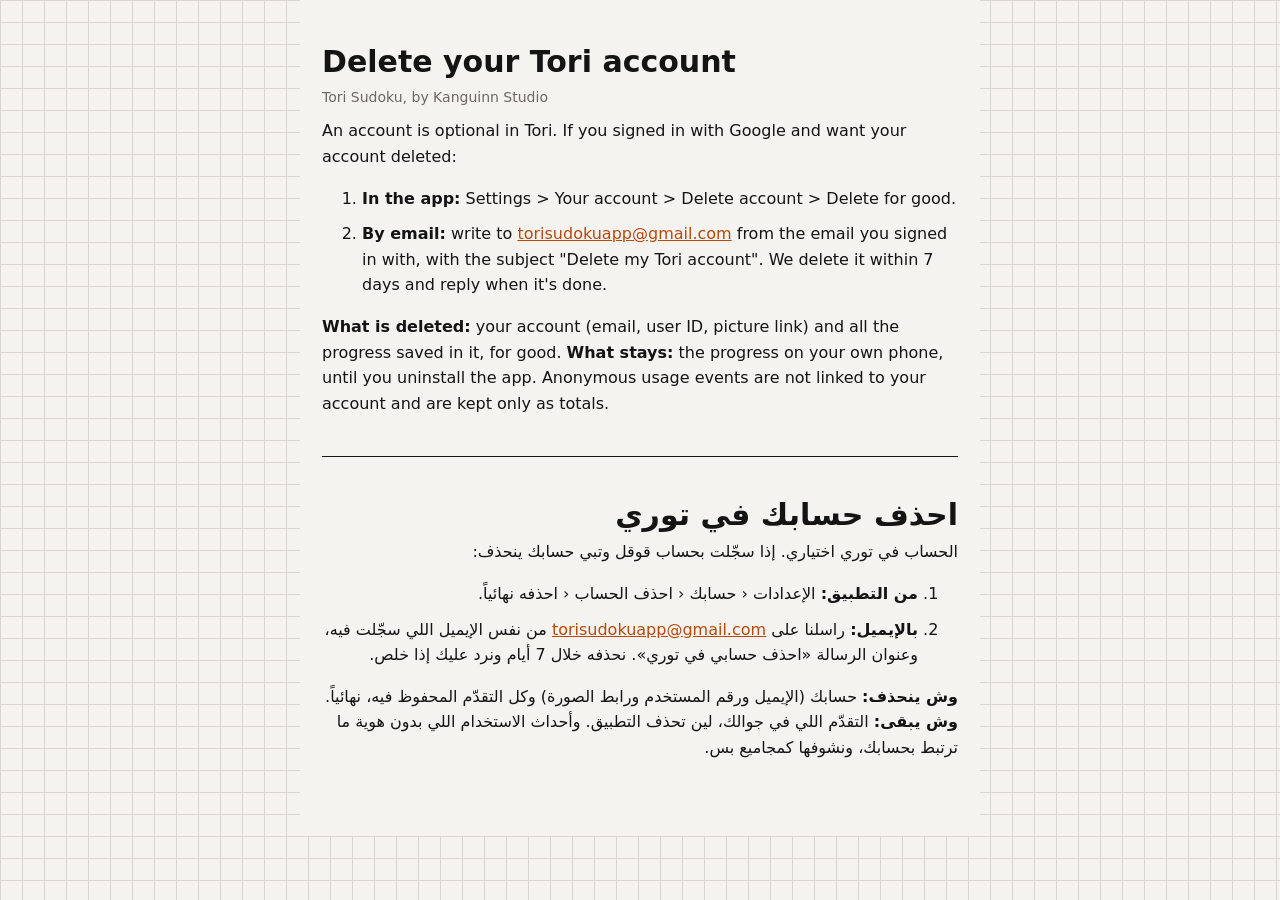
==== delete-account/index.html @ d1361640 "Privacy: optional Google account; account deletion page Co-Authored-By: Claude Opus 5.5 <noreply@ant" ====
<!doctype html><html lang="en"><head><meta charset="utf-8"><meta name="viewport" content="width=device-width,initial-scale=1">
<title>Delete your account · Tori Sudoku</title><link rel="stylesheet" href="../style.css"></head><body>
<main>
<h1>Delete your Tori account</h1>
<p class="mute">Tori Sudoku, by Kanguinn Studio</p>
<p>An account is optional in Tori. If you signed in with Google and want your account deleted:</p>
<ol>
<li><b>In the app:</b> Settings &gt; Your account &gt; Delete account &gt; Delete for good.</li>
<li><b>By email:</b> write to <a href="mailto:torisudokuapp@gmail.com?subject=Delete%20my%20Tori%20account">torisudokuapp@gmail.com</a> from the email you signed in with, with the subject "Delete my Tori account". We delete it within 7 days and reply when it's done.</li>
</ol>
<p><b>What is deleted:</b> your account (email, user ID, picture link) and all the progress saved in it, for good. <b>What stays:</b> the progress on your own phone, until you uninstall the app. Anonymous usage events are not linked to your account and are kept only as totals.</p>
<hr>
<div dir="rtl" lang="ar" id="ar">
<h1>احذف حسابك في توري</h1>
<p>الحساب في توري اختياري. إذا سجّلت بحساب قوقل وتبي حسابك ينحذف:</p>
<ol>
<li><b>من التطبيق:</b> الإعدادات ‹ حسابك ‹ احذف الحساب ‹ احذفه نهائياً.</li>
<li><b>بالإيميل:</b> راسلنا على <a href="mailto:torisudokuapp@gmail.com?subject=Delete%20my%20Tori%20account">torisudokuapp@gmail.com</a> من نفس الإيميل اللي سجّلت فيه، وعنوان الرسالة «احذف حسابي في توري». نحذفه خلال 7 أيام ونرد عليك إذا خلص.</li>
</ol>
<p><b>وش ينحذف:</b> حسابك (الإيميل ورقم المستخدم ورابط الصورة) وكل التقدّم المحفوظ فيه، نهائياً. <b>وش يبقى:</b> التقدّم اللي في جوالك، لين تحذف التطبيق. وأحداث الاستخدام اللي بدون هوية ما ترتبط بحسابك، ونشوفها كمجاميع بس.</p>
</div>
</main>
</body>
</html>
---- style.css ----
:root{--bg:#F4F3EF;--ink:#141414;--mute:#6B6862;--line:#D9D6CF;--acc:#B84A0C}
@media (prefers-color-scheme:dark){:root{--bg:#201F1D;--ink:#F1EFEA;--mute:#A8A59E;--line:#4A4844;--acc:#FF7A33}}
*{box-sizing:border-box}
body{margin:0;background:var(--bg);color:var(--ink);font:16px/1.6 system-ui,-apple-system,"Segoe UI",Roboto,"Noto Sans Arabic",sans-serif;
background-image:linear-gradient(var(--line) 1px,transparent 1px),linear-gradient(90deg,var(--line) 1px,transparent 1px);background-size:22px 22px;background-attachment:fixed}
main{max-width:680px;margin:0 auto;padding:44px 22px 66px;background:var(--bg)}
h1{font-size:30px;line-height:1.2;margin:0 0 6px}
h2{font-size:18px;margin:30px 0 6px}
p,li{margin:0 0 10px}
.mute{color:var(--mute);font-size:14px}
a{color:var(--acc)}
hr{border:0;border-top:1.5px solid var(--ink);margin:40px 0}
.lang{font-size:14px}
[dir=rtl]{text-align:right}
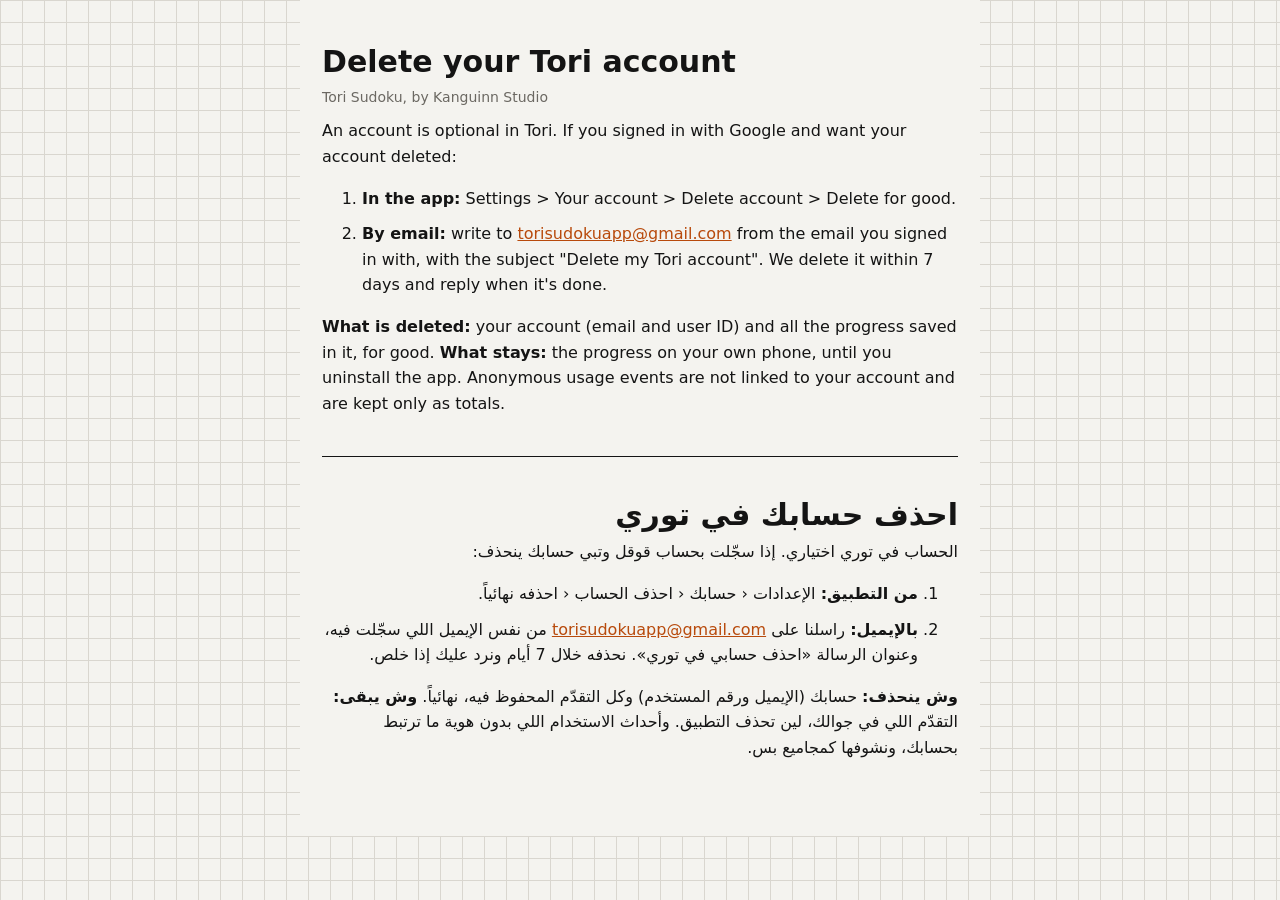
==== commit b6cb85cf: "No profile picture Co-Authored-By: Claude Opus 5.5 <noreply@anthropic.com> Claude-Session: https://c" ====
--- a/delete-account/index.html
+++ b/delete-account/index.html
@@ -8,7 +8,7 @@
 <li><b>In the app:</b> Settings &gt; Your account &gt; Delete account &gt; Delete for good.</li>
 <li><b>By email:</b> write to <a href="mailto:torisudokuapp@gmail.com?subject=Delete%20my%20Tori%20account">torisudokuapp@gmail.com</a> from the email you signed in with, with the subject "Delete my Tori account". We delete it within 7 days and reply when it's done.</li>
 </ol>
-<p><b>What is deleted:</b> your account (email, user ID, picture link) and all the progress saved in it, for good. <b>What stays:</b> the progress on your own phone, until you uninstall the app. Anonymous usage events are not linked to your account and are kept only as totals.</p>
+<p><b>What is deleted:</b> your account (email and user ID) and all the progress saved in it, for good. <b>What stays:</b> the progress on your own phone, until you uninstall the app. Anonymous usage events are not linked to your account and are kept only as totals.</p>
 <hr>
 <div dir="rtl" lang="ar" id="ar">
 <h1>احذف حسابك في توري</h1>
@@ -17,7 +17,7 @@
 <li><b>من التطبيق:</b> الإعدادات ‹ حسابك ‹ احذف الحساب ‹ احذفه نهائياً.</li>
 <li><b>بالإيميل:</b> راسلنا على <a href="mailto:torisudokuapp@gmail.com?subject=Delete%20my%20Tori%20account">torisudokuapp@gmail.com</a> من نفس الإيميل اللي سجّلت فيه، وعنوان الرسالة «احذف حسابي في توري». نحذفه خلال 7 أيام ونرد عليك إذا خلص.</li>
 </ol>
-<p><b>وش ينحذف:</b> حسابك (الإيميل ورقم المستخدم ورابط الصورة) وكل التقدّم المحفوظ فيه، نهائياً. <b>وش يبقى:</b> التقدّم اللي في جوالك، لين تحذف التطبيق. وأحداث الاستخدام اللي بدون هوية ما ترتبط بحسابك، ونشوفها كمجاميع بس.</p>
+<p><b>وش ينحذف:</b> حسابك (الإيميل ورقم المستخدم) وكل التقدّم المحفوظ فيه، نهائياً. <b>وش يبقى:</b> التقدّم اللي في جوالك، لين تحذف التطبيق. وأحداث الاستخدام اللي بدون هوية ما ترتبط بحسابك، ونشوفها كمجاميع بس.</p>
 </div>
 </main>
 </body>
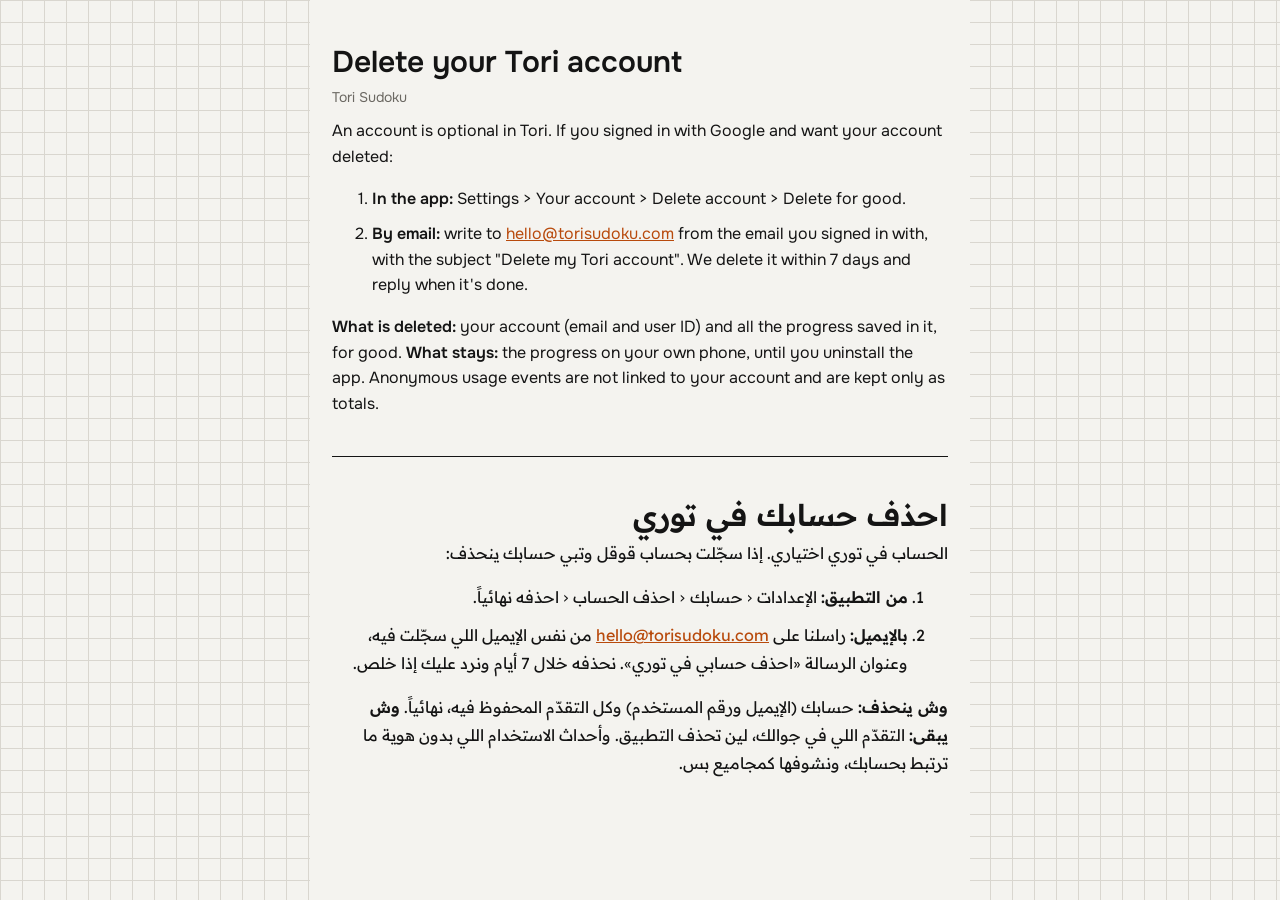
==== commit 672d129d: "Light only; Tori as the name (no studio); hello@torisudoku.com everywhere" ====
--- a/delete-account/index.html
+++ b/delete-account/index.html
@@ -2,11 +2,11 @@
 <title>Delete your account · Tori Sudoku</title><link rel="stylesheet" href="../style.css"></head><body>
 <main>
 <h1>Delete your Tori account</h1>
-<p class="mute">Tori Sudoku, by Kanguinn Studio</p>
+<p class="mute">Tori Sudoku</p>
 <p>An account is optional in Tori. If you signed in with Google and want your account deleted:</p>
 <ol>
 <li><b>In the app:</b> Settings &gt; Your account &gt; Delete account &gt; Delete for good.</li>
-<li><b>By email:</b> write to <a href="mailto:torisudokuapp@gmail.com?subject=Delete%20my%20Tori%20account">torisudokuapp@gmail.com</a> from the email you signed in with, with the subject "Delete my Tori account". We delete it within 7 days and reply when it's done.</li>
+<li><b>By email:</b> write to <a href="mailto:hello@torisudoku.com?subject=Delete%20my%20Tori%20account">hello@torisudoku.com</a> from the email you signed in with, with the subject "Delete my Tori account". We delete it within 7 days and reply when it's done.</li>
 </ol>
 <p><b>What is deleted:</b> your account (email and user ID) and all the progress saved in it, for good. <b>What stays:</b> the progress on your own phone, until you uninstall the app. Anonymous usage events are not linked to your account and are kept only as totals.</p>
 <hr>
@@ -15,7 +15,7 @@
 <p>الحساب في توري اختياري. إذا سجّلت بحساب قوقل وتبي حسابك ينحذف:</p>
 <ol>
 <li><b>من التطبيق:</b> الإعدادات ‹ حسابك ‹ احذف الحساب ‹ احذفه نهائياً.</li>
-<li><b>بالإيميل:</b> راسلنا على <a href="mailto:torisudokuapp@gmail.com?subject=Delete%20my%20Tori%20account">torisudokuapp@gmail.com</a> من نفس الإيميل اللي سجّلت فيه، وعنوان الرسالة «احذف حسابي في توري». نحذفه خلال 7 أيام ونرد عليك إذا خلص.</li>
+<li><b>بالإيميل:</b> راسلنا على <a href="mailto:hello@torisudoku.com?subject=Delete%20my%20Tori%20account">hello@torisudoku.com</a> من نفس الإيميل اللي سجّلت فيه، وعنوان الرسالة «احذف حسابي في توري». نحذفه خلال 7 أيام ونرد عليك إذا خلص.</li>
 </ol>
 <p><b>وش ينحذف:</b> حسابك (الإيميل ورقم المستخدم) وكل التقدّم المحفوظ فيه، نهائياً. <b>وش يبقى:</b> التقدّم اللي في جوالك، لين تحذف التطبيق. وأحداث الاستخدام اللي بدون هوية ما ترتبط بحسابك، ونشوفها كمجاميع بس.</p>
 </div>
--- a/style.css
+++ b/style.css
@@ -1,14 +1,34 @@
-:root{--bg:#F4F3EF;--ink:#141414;--mute:#6B6862;--line:#D9D6CF;--acc:#B84A0C}
-@media (prefers-color-scheme:dark){:root{--bg:#201F1D;--ink:#F1EFEA;--mute:#A8A59E;--line:#4A4844;--acc:#FF7A33}}
+@font-face{font-family:Onest;src:url(/fonts/onest-400.woff2) format("woff2");font-weight:400;font-display:swap}
+@font-face{font-family:Onest;src:url(/fonts/onest-600.woff2) format("woff2");font-weight:600;font-display:swap}
+@font-face{font-family:"Readex Pro";src:url(/fonts/readex-400.woff2) format("woff2");font-weight:400;font-display:swap}
+@font-face{font-family:"Readex Pro";src:url(/fonts/readex-600.woff2) format("woff2");font-weight:600;font-display:swap}
+:root{--bg:#F4F3EF;--ink:#141414;--mute:#6B6862;--line:#D9D6CF;--acc:#B84A0C;--fill:#F26A1B}
 *{box-sizing:border-box}
-body{margin:0;background:var(--bg);color:var(--ink);font:16px/1.6 system-ui,-apple-system,"Segoe UI",Roboto,"Noto Sans Arabic",sans-serif;
+html{-webkit-text-size-adjust:100%}
+body{margin:0;background:var(--bg);color:var(--ink);font:16px/1.6 Onest,"Readex Pro",system-ui,sans-serif;
 background-image:linear-gradient(var(--line) 1px,transparent 1px),linear-gradient(90deg,var(--line) 1px,transparent 1px);background-size:22px 22px;background-attachment:fixed}
-main{max-width:680px;margin:0 auto;padding:44px 22px 66px;background:var(--bg)}
-h1{font-size:30px;line-height:1.2;margin:0 0 6px}
-h2{font-size:18px;margin:30px 0 6px}
+[lang=ar],[dir=rtl]{font-family:"Readex Pro",Onest,system-ui,sans-serif;line-height:1.75}
+main{max-width:660px;margin:0 auto;padding:44px 22px 66px;background:var(--bg);min-height:100vh}
+h1{font-size:30px;line-height:1.2;margin:0 0 6px;font-weight:600}
+h2{font-size:18px;margin:30px 0 6px;font-weight:600}
 p,li{margin:0 0 10px}
 .mute{color:var(--mute);font-size:14px}
 a{color:var(--acc)}
 hr{border:0;border-top:1.5px solid var(--ink);margin:40px 0}
 .lang{font-size:14px}
 [dir=rtl]{text-align:right}
+/* home */
+.brand{display:flex;align-items:center;gap:10px;font-weight:600;font-size:18px;text-decoration:none;color:var(--ink)}
+.brand img{width:44px;height:44px;background:#F4F3EF}
+.hero{display:grid;grid-template-columns:1fr 132px;gap:22px;align-items:end;margin:44px 0 22px}
+.hero h1{font-size:40px;line-height:1.15}
+.hero img{width:132px;height:auto}
+.lead{font-size:18px;margin:0 0 22px}
+.btn{display:inline-block;background:var(--fill);color:#fff;text-decoration:none;font-weight:600;padding:11px 22px;border:1.5px solid var(--ink)}
+.btn:hover{filter:brightness(1.05)}
+.facts{list-style:none;padding:0;margin:33px 0 0;border-top:1.5px solid var(--ink)}
+.facts li{padding:11px 0;margin:0;border-bottom:1px solid var(--line)}
+.facts b{font-weight:600}
+footer{margin-top:44px;font-size:14px;color:var(--mute)}
+footer a{color:var(--mute)}
+@media (max-width:480px){.hero{grid-template-columns:1fr 88px}.hero h1{font-size:32px}.hero img{width:88px}}
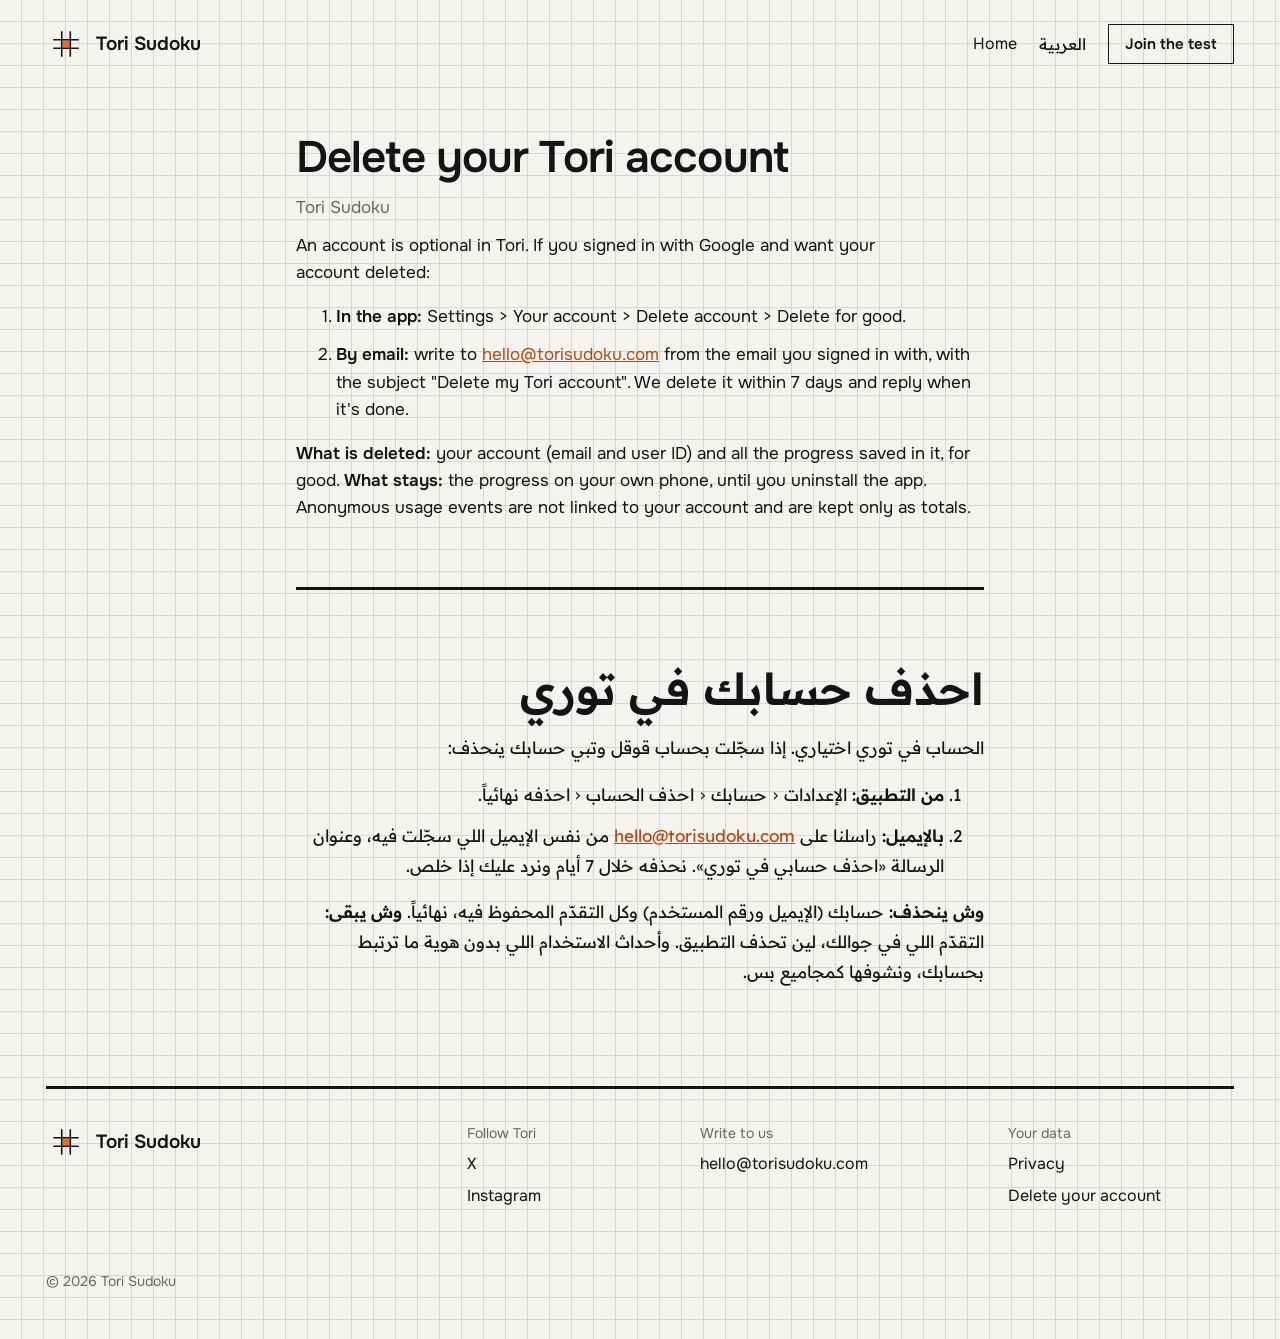
==== commit 20dfbe42: "Site redesign: full-width website, EN/AR toggle, live hint demo, product shot Nav, big Tori Sudoku h" ====
--- a/delete-account/index.html
+++ b/delete-account/index.html
@@ -1,6 +1,14 @@
 <!doctype html><html lang="en"><head><meta charset="utf-8"><meta name="viewport" content="width=device-width,initial-scale=1">
-<title>Delete your account · Tori Sudoku</title><link rel="stylesheet" href="../style.css"></head><body>
-<main>
+<title>Delete your account · Tori Sudoku</title><meta name="theme-color" content="#F4F3EF"><meta name="color-scheme" content="light"><link rel="icon" href="/img/mark.svg" type="image/svg+xml"><link rel="stylesheet" href="/style.css?v=3"></head><body>
+<header class="wrap nav">
+  <a class="brand" href="/"><img src="/img/mark.svg" alt="" width="40" height="40"><span>Tori Sudoku</span></a>
+  <nav class="navlinks" aria-label="Main">
+    <a class="navlink hide-s" href="/">Home</a>
+    <a class="langbtn navlink" href="#ar" lang="ar">العربية</a>
+    <a class="btn btn-line" href="https://tori-sudoku.pages.dev">Join the test</a>
+  </nav>
+</header>
+<main class="wrap doc">
 <h1>Delete your Tori account</h1>
 <p class="mute">Tori Sudoku</p>
 <p>An account is optional in Tori. If you signed in with Google and want your account deleted:</p>
@@ -20,5 +28,12 @@
 <p><b>وش ينحذف:</b> حسابك (الإيميل ورقم المستخدم) وكل التقدّم المحفوظ فيه، نهائياً. <b>وش يبقى:</b> التقدّم اللي في جوالك، لين تحذف التطبيق. وأحداث الاستخدام اللي بدون هوية ما ترتبط بحسابك، ونشوفها كمجاميع بس.</p>
 </div>
 </main>
+<footer class="wrap"><div class="foot">
+  <div><a class="brand" href="/"><img src="/img/mark.svg" alt="" width="40" height="40"><span>Tori Sudoku</span></a></div>
+  <div><h4>Follow Tori</h4><p><a href="https://x.com/torisudoku">X</a><br><a href="https://www.instagram.com/torisudoku/">Instagram</a></p></div>
+  <div><h4>Write to us</h4><p><a href="mailto:hello@torisudoku.com">hello@torisudoku.com</a></p></div>
+  <div><h4>Your data</h4><p><a href="/privacy/">Privacy</a><br><a href="/delete-account/">Delete your account</a></p></div>
+  <p class="copy mute">© 2026 Tori Sudoku</p>
+</div></footer>
 </body>
 </html>
--- a/style.css
+++ b/style.css
@@ -2,33 +2,180 @@
 @font-face{font-family:Onest;src:url(/fonts/onest-600.woff2) format("woff2");font-weight:600;font-display:swap}
 @font-face{font-family:"Readex Pro";src:url(/fonts/readex-400.woff2) format("woff2");font-weight:400;font-display:swap}
 @font-face{font-family:"Readex Pro";src:url(/fonts/readex-600.woff2) format("woff2");font-weight:600;font-display:swap}
-:root{--bg:#F4F3EF;--ink:#141414;--mute:#6B6862;--line:#D9D6CF;--acc:#B84A0C;--fill:#F26A1B}
+
+/* Tori brand: paper, ink, one orange. Square corners. Spacing on the 22px grid. Light only. */
+:root{--paper:#F4F3EF;--ink:#141414;--mute:#6B6862;--line:#D9D6CF;--orange:#F26A1B;--soft:#FDE6D6;--otext:#B84A0C;--u:22px}
 *{box-sizing:border-box}
-html{-webkit-text-size-adjust:100%}
-body{margin:0;background:var(--bg);color:var(--ink);font:16px/1.6 Onest,"Readex Pro",system-ui,sans-serif;
-background-image:linear-gradient(var(--line) 1px,transparent 1px),linear-gradient(90deg,var(--line) 1px,transparent 1px);background-size:22px 22px;background-attachment:fixed}
-[lang=ar],[dir=rtl]{font-family:"Readex Pro",Onest,system-ui,sans-serif;line-height:1.75}
-main{max-width:660px;margin:0 auto;padding:44px 22px 66px;background:var(--bg);min-height:100vh}
-h1{font-size:30px;line-height:1.2;margin:0 0 6px;font-weight:600}
-h2{font-size:18px;margin:30px 0 6px;font-weight:600}
-p,li{margin:0 0 10px}
-.mute{color:var(--mute);font-size:14px}
-a{color:var(--acc)}
-hr{border:0;border-top:1.5px solid var(--ink);margin:40px 0}
-.lang{font-size:14px}
-[dir=rtl]{text-align:right}
-/* home */
-.brand{display:flex;align-items:center;gap:10px;font-weight:600;font-size:18px;text-decoration:none;color:var(--ink)}
-.brand img{width:44px;height:44px;background:#F4F3EF}
-.hero{display:grid;grid-template-columns:1fr 132px;gap:22px;align-items:end;margin:44px 0 22px}
-.hero h1{font-size:40px;line-height:1.15}
-.hero img{width:132px;height:auto}
-.lead{font-size:18px;margin:0 0 22px}
-.btn{display:inline-block;background:var(--fill);color:#fff;text-decoration:none;font-weight:600;padding:11px 22px;border:1.5px solid var(--ink)}
-.btn:hover{filter:brightness(1.05)}
-.facts{list-style:none;padding:0;margin:33px 0 0;border-top:1.5px solid var(--ink)}
-.facts li{padding:11px 0;margin:0;border-bottom:1px solid var(--line)}
-.facts b{font-weight:600}
-footer{margin-top:44px;font-size:14px;color:var(--mute)}
-footer a{color:var(--mute)}
-@media (max-width:480px){.hero{grid-template-columns:1fr 88px}.hero h1{font-size:32px}.hero img{width:88px}}
+html{-webkit-text-size-adjust:100%;color-scheme:light}
+body{margin:0;background-color:var(--paper);color:var(--ink);font:17px/1.6 Onest,"Readex Pro",system-ui,sans-serif;
+  background-image:linear-gradient(var(--line) 1px,transparent 1px),linear-gradient(90deg,var(--line) 1px,transparent 1px);
+  background-size:var(--u) var(--u);background-position:-1px -1px}
+[lang=ar]{font-family:"Readex Pro",Onest,system-ui,sans-serif;line-height:1.75;letter-spacing:0}
+[lang=en]{font-family:Onest,"Readex Pro",system-ui,sans-serif}
+img{max-width:100%;height:auto;display:block}
+a{color:var(--otext)}
+h1,h2,h3,h4{font-weight:600;margin:0;text-wrap:balance}
+p{margin:0 0 11px;text-wrap:pretty}
+.mute{color:var(--mute)}
+:focus-visible{outline:2px solid var(--ink);outline-offset:3px}
+.wrap{max-width:1276px;margin:0 auto;padding-left:44px;padding-right:44px}
+
+/* buttons: ink on orange (AA), square */
+.btn{display:inline-flex;align-items:center;justify-content:center;min-height:44px;padding:0 22px;background:var(--orange);color:var(--ink);
+  font-family:inherit;font-weight:600;font-size:16px;line-height:1;text-decoration:none;border:1.5px solid var(--ink);border-radius:0;cursor:pointer;white-space:nowrap;
+  transition:transform .12s ease}
+.btn:hover{background:#F47A31}
+.btn:active{transform:scale(.97)}
+.btn-line{background:transparent;min-height:40px;padding:0 16px;font-size:15px}
+.btn-line:hover{background:var(--ink);color:var(--paper)}
+
+/* nav */
+.nav{display:flex;align-items:center;justify-content:space-between;gap:22px;height:88px}
+.brand{display:inline-flex;align-items:center;gap:10px;font-weight:600;font-size:19px;color:var(--ink);text-decoration:none;white-space:nowrap}
+.brand img{width:40px;height:40px}
+.navlinks{display:flex;align-items:center;gap:22px}
+.navlink,.langbtn{color:var(--ink);text-decoration:none;font-size:16px;display:inline-flex;align-items:center;min-height:44px;line-height:1}
+.navlink:hover,.langbtn:hover{text-decoration:underline;text-underline-offset:4px}
+.langbtn{background:none;border:0;padding:0;cursor:pointer;font-family:"Readex Pro",Onest,sans-serif;min-height:44px;line-height:1}
+.langbtn[lang=en]{font-family:Onest,sans-serif}
+
+/* hero: the bird stays top right in both languages, beak toward the words */
+.hero{display:grid;grid-template-columns:minmax(0,1fr) minmax(200px,374px);gap:44px;align-items:start;padding-top:66px;padding-bottom:110px;direction:ltr}
+[dir=rtl] .hero-text{direction:rtl}
+.title{font-size:clamp(76px,12.4vw,176px);line-height:.88;letter-spacing:-.045em;margin-left:-.05em}
+.title span{display:block}
+[lang=ar] .title{font-size:clamp(68px,10.5vw,150px);line-height:1.3;letter-spacing:0;margin:-.12em 0 0}
+.tag{font-size:clamp(26px,3vw,40px);line-height:1.2;font-weight:600;margin:44px 0 11px}
+[lang=ar] .tag{line-height:1.6;margin-top:22px}
+.line{font-size:19px;max-width:30em;margin-bottom:33px;text-wrap:balance}
+.cta{display:flex;flex-wrap:wrap;align-items:center;gap:11px 22px}
+.soon{color:var(--mute);font-size:16px}
+.hero-bird{width:100%;justify-self:end;margin-top:22px}
+
+/* section heads */
+.sec-head{max-width:640px;margin-bottom:44px}
+.sec-head h2,.daily h2,.closing h2{font-size:clamp(28px,3.3vw,44px);line-height:1.15;margin-bottom:11px;letter-spacing:-.02em}
+[lang=ar] .sec-head h2,[lang=ar] .daily h2,[lang=ar] .closing h2{line-height:1.5;letter-spacing:0}
+.sec-head p{font-size:19px;color:var(--mute)}
+
+/* hint demo: board on the left in both languages, Tori points at it */
+.demo-sec{padding-bottom:110px}
+.demo{display:grid;grid-template-columns:minmax(0,484px) minmax(0,440px);gap:66px;align-items:start;direction:ltr}
+.board{container-type:inline-size;width:100%;max-width:484px;aspect-ratio:1;background:var(--ink);padding:3px;display:grid;
+  grid-template-columns:repeat(3,1fr);grid-template-rows:repeat(3,1fr);gap:3px;direction:ltr}
+.box{display:grid;grid-template-columns:repeat(3,1fr);grid-template-rows:repeat(3,1fr);gap:1px;background:#C9C5BD}
+.c{background:#fff;display:flex;align-items:center;justify-content:center;font:400 6.4cqi/1 Onest,sans-serif;position:relative;
+  transition:background-color .2s ease}
+.c.shade{background:var(--soft)}
+.c.mark::after{content:"";position:absolute;inset:14%;border:2px solid var(--orange)}
+.c.placed{color:var(--otext);font-weight:600;animation:place .22s cubic-bezier(.2,.8,.2,1)}
+@keyframes place{from{opacity:0;transform:scale(.97)}to{opacity:1;transform:none}}
+.hint-bird{width:150px;margin:0 0 -2px}
+.panel{background:#fff;border:1.5px solid var(--ink);padding:22px}
+[dir=rtl] .panel{direction:rtl}
+.seg{display:grid;grid-template-columns:repeat(3,1fr);border:1.5px solid var(--ink);margin-bottom:22px}
+.seg button{font-family:inherit;font-weight:600;font-size:15px;line-height:1;min-height:40px;background:#fff;color:var(--ink);border:0;border-radius:0;cursor:pointer;padding:0 6px}
+.seg button+button{border-inline-start:1.5px solid var(--ink)}
+.seg button[aria-pressed=true]{background:var(--ink);color:#fff}
+.seg button:hover:not([aria-pressed=true]){background:var(--paper)}
+.tech{font-size:14px;color:var(--mute);margin-bottom:4px}
+.say{min-height:calc(3 * 1.6em * 18 / 17);margin-bottom:22px;overflow:hidden}
+.say p{font-size:18px;margin:0}
+[lang=ar] .say{min-height:calc(3 * 1.75em * 18 / 17)}
+
+/* features */
+.feats{display:grid;grid-template-columns:repeat(3,minmax(0,1fr));gap:44px;padding-bottom:110px}
+.feat{border-top:3px solid var(--ink);padding-top:22px}
+.feat h3{font-size:22px;line-height:1.3;margin-bottom:11px}
+[lang=ar] .feat h3{line-height:1.6}
+.feat p{max-width:26em}
+
+/* daily */
+.daily{display:grid;grid-template-columns:minmax(0,1fr) minmax(0,396px);gap:88px;align-items:center;padding-bottom:110px}
+.daily-text{max-width:520px}
+.daily-text>p{font-size:19px}
+.levels{list-style:none;padding:0;margin:33px 0}
+.levels li{display:grid;grid-template-columns:44px 110px 1fr;align-items:center;min-height:55px;border-bottom:1px solid var(--line)}
+.levels li:first-child{border-top:1px solid var(--line)}
+.levels b{font-weight:600}
+.sq{display:inline-flex;gap:3px}
+.sq i{width:9px;height:9px;border:1.5px solid var(--ink)}
+.sq i.on{background:var(--ink)}
+.shot{margin:0;justify-self:end;width:100%;border:1.5px solid var(--ink);background:var(--paper)}
+
+/* closing */
+.closing{display:grid;grid-template-columns:minmax(0,1fr) 220px;gap:44px;align-items:end;padding-bottom:88px;direction:ltr}
+.closing>div{max-width:620px}
+[dir=rtl] .closing>div{direction:rtl;justify-self:end}
+.closing h2+p{font-size:19px;margin-bottom:22px}
+.closing .mute{font-size:15px;margin-top:11px}
+.close-bird{width:220px;justify-self:end}
+
+/* footer */
+.foot{display:grid;grid-template-columns:2fr 1fr 1.4fr 1.2fr;gap:22px 44px;padding-top:33px;padding-bottom:44px;border-top:3px solid var(--ink);font-size:16px}
+footer.wrap{padding-bottom:0}
+.foot h4{font-size:14px;color:var(--mute);font-weight:400;margin-bottom:4px}
+.foot a:not(.brand){color:var(--ink);text-decoration:none}
+.foot a:not(.brand):hover{text-decoration:underline;text-underline-offset:4px}
+.foot .copy{grid-column:1/-1;font-size:14px;margin:22px 0 0}
+.foot p{line-height:2}
+
+/* legal pages */
+.doc{max-width:776px;padding-top:44px;padding-bottom:88px}
+.doc h1{font-size:clamp(32px,4vw,44px);line-height:1.15;margin-bottom:11px;letter-spacing:-.02em}
+.doc [lang=ar] h1{line-height:1.5;letter-spacing:0}
+.doc h2{font-size:20px;margin:33px 0 8px}
+.doc p,.doc li{margin:0 0 11px}
+.doc hr{border:0;border-top:3px solid var(--ink);margin:66px 0}
+.doc [dir=rtl]{text-align:right}
+
+/* tablet */
+@media (max-width:1000px){
+  .wrap{padding-left:33px;padding-right:33px}
+  .demo{grid-template-columns:minmax(0,1fr) minmax(0,1fr);gap:33px}
+  .daily{gap:44px;grid-template-columns:minmax(0,1fr) minmax(0,330px)}
+}
+@media (max-width:820px){
+  .hero{grid-template-columns:minmax(0,1fr) 220px;gap:22px;padding-top:44px;padding-bottom:88px}
+  .demo{grid-template-columns:minmax(0,1fr) minmax(0,1fr);gap:22px}
+  .hint-bird{display:none}
+  .panel{padding:16px}
+  .feats{gap:22px;padding-bottom:88px}
+  .feat h3{font-size:19px}
+  .daily{grid-template-columns:minmax(0,1fr) 280px;gap:33px}
+  .foot{grid-template-columns:1fr 1fr}
+  .foot>div:first-child{grid-column:1/-1}
+}
+/* phone */
+@media (max-width:640px){
+  body{font-size:16px}
+  .wrap{padding-left:22px;padding-right:22px}
+  .nav{height:77px;gap:11px}
+  .hide-s{display:none}
+  .brand{font-size:17px}
+  .brand img{width:36px;height:36px}
+  .navlinks{gap:16px}
+  .btn-line{padding:0 12px;font-size:14px}
+  .hero{grid-template-columns:1fr;padding-top:22px;padding-bottom:66px;gap:0}
+  .hero-bird{order:-1;width:150px;margin:0 0 -11px}
+  .title{font-size:min(23vw,110px)}
+  [lang=ar] .title{font-size:min(20vw,96px)}
+  .tag{margin-top:22px}
+  .line,.sec-head p,.daily-text>p,.closing h2+p{font-size:17px}
+  .demo-sec,.daily{padding-bottom:88px}
+  .sec-head{margin-bottom:33px}
+  .demo{grid-template-columns:minmax(0,484px);gap:0}
+  [dir=rtl] .demo{justify-content:end}
+  .panel-col{margin-top:-1.5px}
+  .feats{grid-template-columns:1fr;gap:33px}
+  .daily{grid-template-columns:1fr}
+  .shot{justify-self:start;max-width:330px}
+  .closing{grid-template-columns:1fr;gap:22px}
+  .close-bird{width:150px;order:-1}
+  .levels li{grid-template-columns:44px 96px 1fr}
+  .foot>div:nth-child(3){grid-column:1/-1;order:3}
+  .foot .copy{order:4}
+  .foot{gap:22px}
+}
+@media (max-width:360px){.btn-line{display:none}}
+@media (prefers-reduced-motion:reduce){*{animation:none!important;transition:none!important}}
